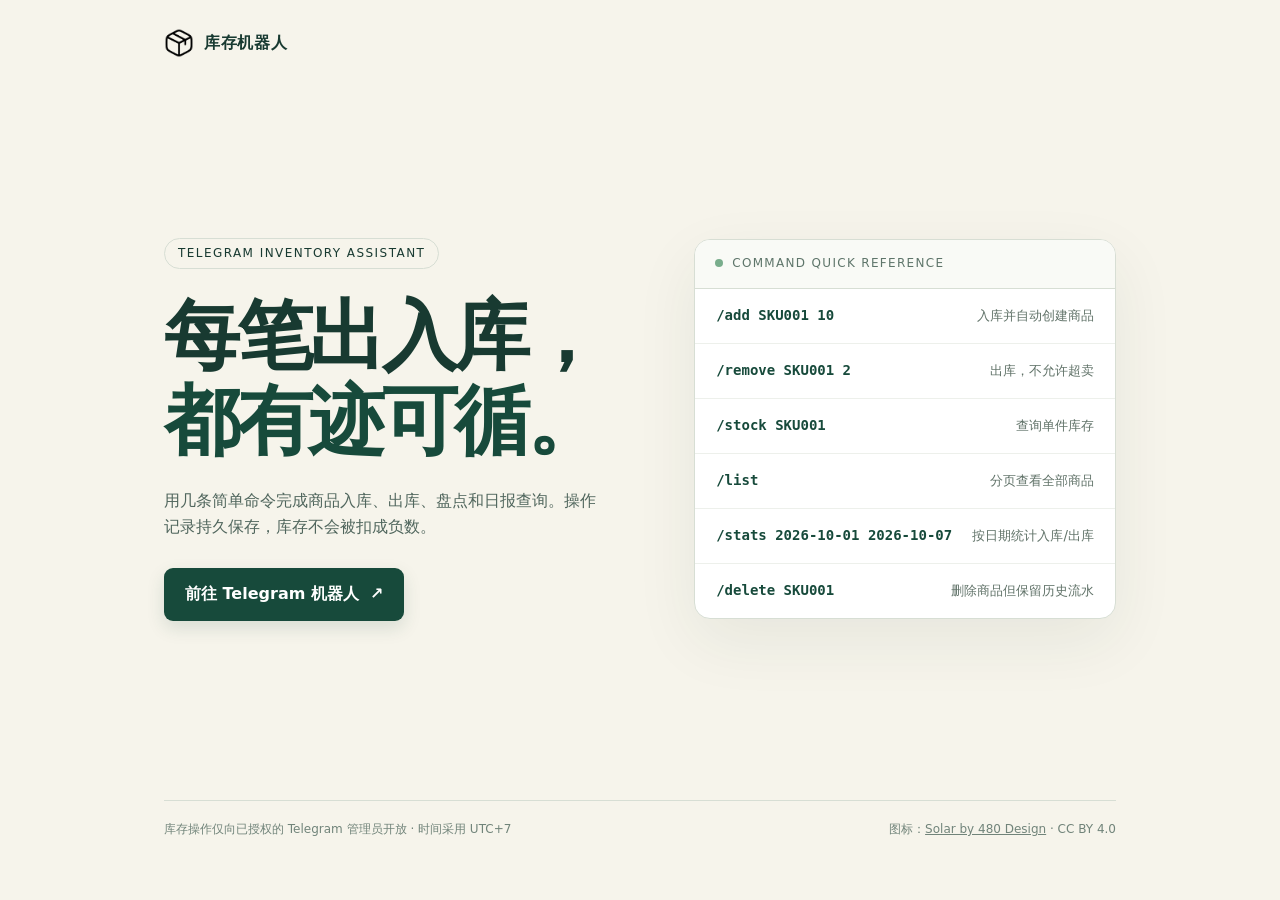
==== static/index.html @ 6452e102 "Build secure inventory Telegram webhook bot" ====
<!doctype html>
<html lang="zh-CN">
<head>
  <meta charset="utf-8">
  <meta name="viewport" content="width=device-width, initial-scale=1">
  <meta name="robots" content="noindex, nofollow">
  <title>库存机器人 · Telegram 出入库管理</title>
  <link rel="icon" type="image/png" href="/static/box.png">
  <style>
    :root { color-scheme: light; --ink:#183a31; --forest:#174a3b; --cream:#f6f4eb; --line:#d7ded4; --gold:#e8b862; }
    * { box-sizing:border-box; }
    body { margin:0; background:var(--cream); color:var(--ink); font:16px/1.65 system-ui,-apple-system,"Noto Sans SC","Microsoft YaHei",sans-serif; }
    main { max-width:1080px; min-height:100vh; margin:auto; padding:28px 5vw 60px; display:flex; flex-direction:column; }
    header { display:flex; align-items:center; gap:10px; font-weight:750; letter-spacing:.04em; }
    header img { width:30px; height:30px; object-fit:contain; }
    .grid { display:grid; grid-template-columns:1.05fr .95fr; gap:64px; align-items:center; flex:1; padding:75px 0; }
    .eyebrow { display:inline-block; border:1px solid var(--line); border-radius:99px; padding:5px 13px; font-size:12px; letter-spacing:.12em; text-transform:uppercase; }
    h1 { font-size:clamp(40px,6vw,76px); line-height:1.12; letter-spacing:-.045em; margin:24px 0; }
    h1 span { color:var(--forest); }
    p { max-width:440px; color:#50665d; margin:0 0 28px; }
    .button { display:inline-flex; align-items:center; gap:11px; padding:13px 21px; border-radius:9px; background:var(--forest); color:white; text-decoration:none; font-weight:700; box-shadow:0 7px 18px #174a3b22; transition:transform .18s,box-shadow .18s; }
    .button:hover { transform:translateY(-2px); box-shadow:0 10px 22px #174a3b33; }
    .button:focus-visible { outline:3px solid var(--gold); outline-offset:3px; }
    .panel { background:#fff; border:1px solid var(--line); border-radius:16px; box-shadow:0 22px 65px #183a3112; overflow:hidden; }
    .panel-top { padding:14px 20px; border-bottom:1px solid var(--line); background:#f9faf6; font-size:12px; letter-spacing:.11em; color:#5e756a; }
    .dot { display:inline-block; width:8px; height:8px; border-radius:50%; background:#79ad8c; margin-right:9px; }
    .cmd { display:flex; justify-content:space-between; gap:20px; padding:16px 21px; border-bottom:1px solid #edf0eb; }
    .cmd:last-child { border-bottom:0; }
    code { color:var(--forest); font:600 14px/1.5 ui-monospace,SFMono-Regular,Consolas,monospace; white-space:nowrap; }
    .cmd small { color:#607268; text-align:right; }
    footer { border-top:1px solid var(--line); padding-top:19px; display:flex; gap:16px; justify-content:space-between; font-size:12px; color:#71847a; }
    footer a { color:inherit; }
    @media(max-width:760px) { .grid { grid-template-columns:1fr; gap:44px; padding:60px 0; } .cmd { flex-direction:column; gap:1px; } .cmd small { text-align:left; } }
    @media(prefers-reduced-motion:reduce) { .button { transition:none; } }
  </style>
</head>
<body>
<main>
  <header><img src="/static/box.png" alt=""><span>库存机器人</span></header>
  <section class="grid">
    <div>
      <span class="eyebrow">Telegram inventory assistant</span>
      <h1>每笔出入库，<br><span>都有迹可循。</span></h1>
      <p>用几条简单命令完成商品入库、出库、盘点和日报查询。操作记录持久保存，库存不会被扣成负数。</p>
      <a class="button" href="https://t.me/kucunxbot" rel="noopener noreferrer">前往 Telegram 机器人 <span aria-hidden="true">↗</span></a>
    </div>
    <div class="panel" aria-label="机器人命令速览">
      <div class="panel-top"><span class="dot"></span>COMMAND QUICK REFERENCE</div>
      <div class="cmd"><code>/add SKU001 10</code><small>入库并自动创建商品</small></div>
      <div class="cmd"><code>/remove SKU001 2</code><small>出库，不允许超卖</small></div>
      <div class="cmd"><code>/stock SKU001</code><small>查询单件库存</small></div>
      <div class="cmd"><code>/list</code><small>分页查看全部商品</small></div>
      <div class="cmd"><code>/stats 2026-10-01 2026-10-07</code><small>按日期统计入库/出库</small></div>
      <div class="cmd"><code>/delete SKU001</code><small>删除商品但保留历史流水</small></div>
    </div>
  </section>
  <footer><span>库存操作仅向已授权的 Telegram 管理员开放 · 时间采用 UTC+7</span><span>图标：<a href="https://icon-sets.iconify.design/solar/" target="_blank" rel="noopener noreferrer">Solar by 480 Design</a> · CC BY 4.0</span></footer>
</main>
</body>
</html>
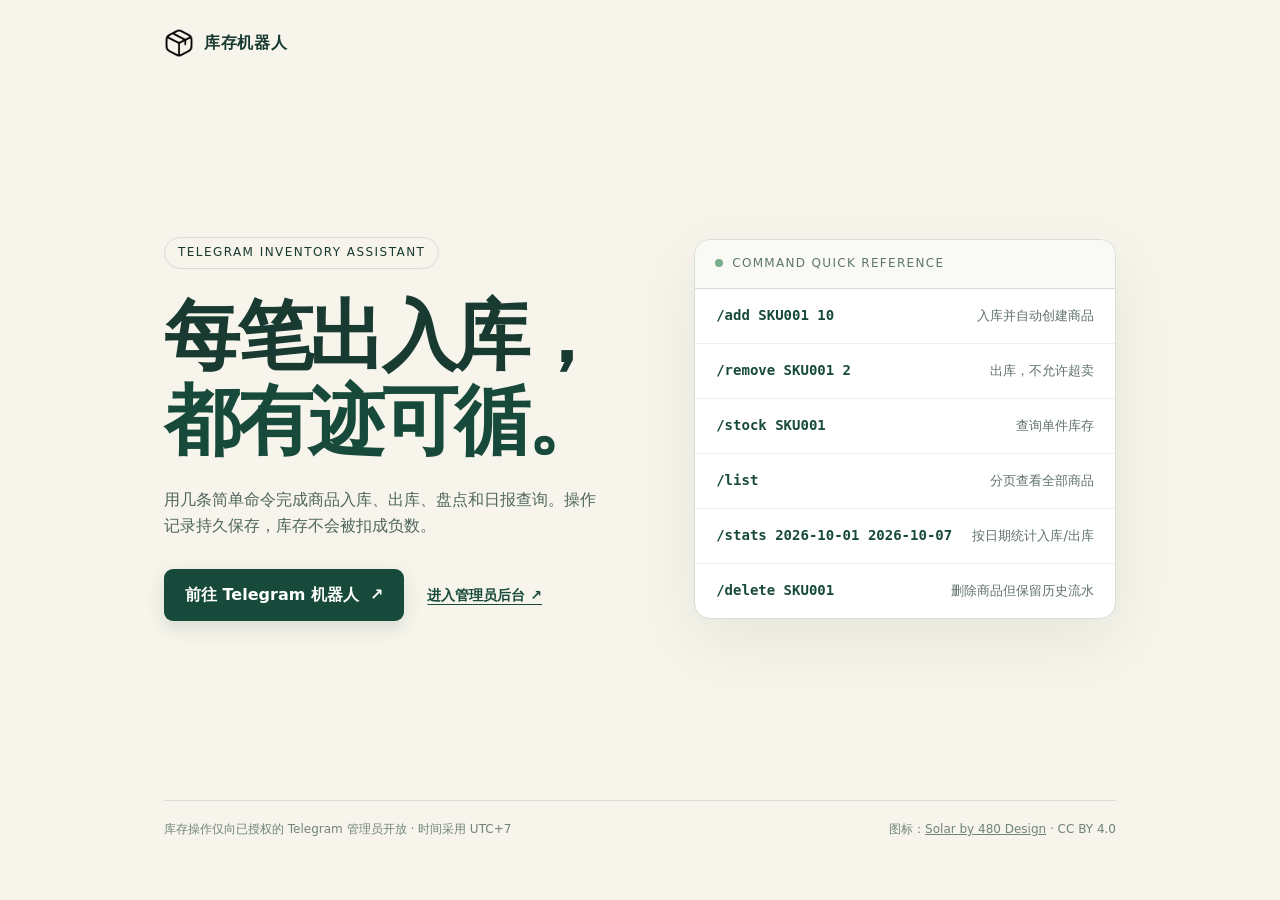
==== commit 9461c15d: "Add owner-approved inventory admin dashboard" ====
--- a/static/index.html
+++ b/static/index.html
@@ -21,6 +21,7 @@
     .button { display:inline-flex; align-items:center; gap:11px; padding:13px 21px; border-radius:9px; background:var(--forest); color:white; text-decoration:none; font-weight:700; box-shadow:0 7px 18px #174a3b22; transition:transform .18s,box-shadow .18s; }
     .button:hover { transform:translateY(-2px); box-shadow:0 10px 22px #174a3b33; }
     .button:focus-visible { outline:3px solid var(--gold); outline-offset:3px; }
+    .admin-link { display:inline-block; margin:16px 0 0 18px; color:var(--forest); font-size:14px; font-weight:700; text-decoration:underline; text-underline-offset:4px; }
     .panel { background:#fff; border:1px solid var(--line); border-radius:16px; box-shadow:0 22px 65px #183a3112; overflow:hidden; }
     .panel-top { padding:14px 20px; border-bottom:1px solid var(--line); background:#f9faf6; font-size:12px; letter-spacing:.11em; color:#5e756a; }
     .dot { display:inline-block; width:8px; height:8px; border-radius:50%; background:#79ad8c; margin-right:9px; }
@@ -43,6 +44,7 @@
       <h1>每笔出入库，<br><span>都有迹可循。</span></h1>
       <p>用几条简单命令完成商品入库、出库、盘点和日报查询。操作记录持久保存，库存不会被扣成负数。</p>
       <a class="button" href="https://t.me/kucunxbot" rel="noopener noreferrer">前往 Telegram 机器人 <span aria-hidden="true">↗</span></a>
+      <a class="admin-link" href="/admin">进入管理员后台 ↗</a>
     </div>
     <div class="panel" aria-label="机器人命令速览">
       <div class="panel-top"><span class="dot"></span>COMMAND QUICK REFERENCE</div>
